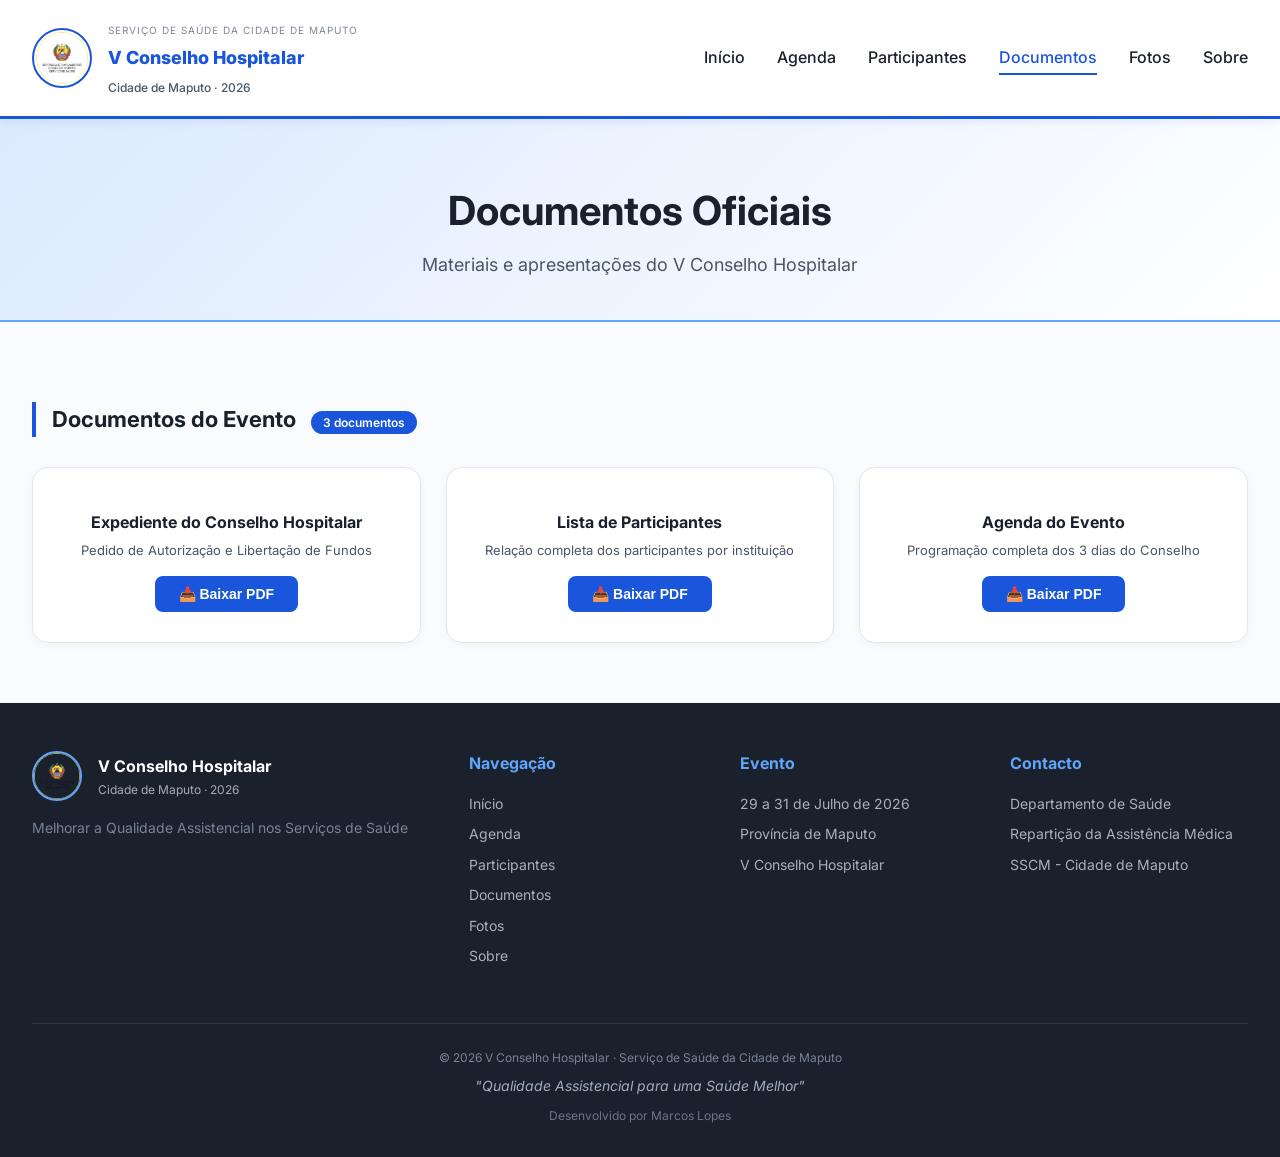
==== documentos.html @ 1ca37e31 "Add files via upload" ====
<!DOCTYPE html>
<html lang="pt-MZ">
<head>
    <meta charset="UTF-8">
    <meta name="viewport" content="width=device-width, initial-scale=1.0">
    <title>Documentos - V Conselho Hospitalar 2026</title>
    <link rel="stylesheet" href="style.css">
    <link href="https://fonts.googleapis.com/css2?family=Inter:wght@300;400;500;600;700;800;900&display=swap" rel="stylesheet">
    <style>
        .documentos-page { padding: 40px 0 60px; }
        .page-header {
            background: linear-gradient(135deg, #dbeafe 0%, #ffffff 100%);
            padding: 60px 0 40px; text-align: center; border-bottom: 2px solid #60a5fa;
        }
        .page-header h1 { font-size: 40px; color: #1a202c; }
        .page-header p { color: #4a5568; margin-top: 8px; font-size: 18px; }

        .documentos-grid {
            display: grid; grid-template-columns: repeat(auto-fit, minmax(280px, 1fr));
            gap: 25px; margin-top: 30px;
        }
        .documento-card {
            background: var(--white); padding: 30px 24px; border-radius: 16px;
            text-align: center; border: 1px solid #e2e8f0; transition: all 0.3s;
            box-shadow: 0 2px 8px rgba(0,0,0,0.04);
        }
        .documento-card:hover { transform: translateY(-5px); box-shadow: 0 10px 30px rgba(0,0,0,0.1); border-color: var(--primary); }
        .documento-icon { font-size: 40px; display: block; margin-bottom: 12px; }
        .documento-card h3 { font-size: 16px; color: var(--text-dark); margin-bottom: 4px; }
        .documento-card p { font-size: 13px; color: var(--text-light); margin-bottom: 16px; }
        .btn-download {
            display: inline-block; background: var(--primary); color: white; padding: 10px 24px;
            border-radius: 8px; text-decoration: none; font-weight: 600; font-size: 14px;
            transition: background 0.3s; border: none; cursor: pointer;
        }
        .btn-download:hover { background: var(--primary-dark); }

        .categoria-documentos {
            margin-top: 40px; margin-bottom: 20px; font-size: 22px; font-weight: 700;
            color: var(--text-dark); border-left: 4px solid var(--primary); padding-left: 16px;
        }
        .categoria-badge {
            display: inline-block; background: var(--primary); color: white;
            padding: 2px 12px; border-radius: 12px; font-size: 12px; font-weight: 600;
            margin-left: 10px;
        }
    </style>
</head>
<body>
    <header class="header">
        <div class="container">
            <div class="logo-area">
                <div class="emblema">
                    <img src="assets/images/logo.png" alt="Logo" class="logo-img" onerror="this.src='https://via.placeholder.com/80x80?text=SSCM'">
                </div>
                <div class="titulo-logo">
                    <span class="pequeno">Serviço de Saúde da Cidade de Maputo</span>
                    <h1>V Conselho Hospitalar</h1>
                    <span class="subtitulo">Cidade de Maputo · 2026</span>
                </div>
            </div>
            <nav class="nav">
                <button class="mobile-menu-btn" id="mobileMenuBtn">☰</button>
                <ul class="nav-list" id="navList">
                    <li><a href="index.html">Início</a></li>
                    <li><a href="agenda.html">Agenda</a></li>
                    <li><a href="participantes.html">Participantes</a></li>
                    <li><a href="documentos.html" class="active">Documentos</a></li>
                    <li><a href="fotos.html">Fotos</a></li>
                    <li><a href="sobre.html">Sobre</a></li>
                </ul>
            </nav>
        </div>
    </header>

    <main>
        <section class="page-header">
            <div class="container">
                <h1>Documentos Oficiais</h1>
                <p>Materiais e apresentações do V Conselho Hospitalar</p>
            </div>
        </section>

        <section class="documentos-page">
            <div class="container">
                <div class="categoria-documentos">
                     Documentos do Evento
                    <span class="categoria-badge">3 documentos</span>
                </div>
                <div class="documentos-grid">
                    <div class="documento-card fade-up">
                        <span class="documento-icon"></span>
                        <h3>Expediente do Conselho Hospitalar</h3>
                        <p>Pedido de Autorização e Libertação de Fundos</p>
                        <button onclick="baixarArquivo('Expediente_Conselho_Hospitalar.pdf', 'Expediente-Conselho-Hospitalar.pdf')" class="btn-download">📥 Baixar PDF</button>
                    </div>
                    
                    <div class="documento-card fade-up delay-2">
                        <span class="documento-icon"></span>
                        <h3>Lista de Participantes</h3>
                        <p>Relação completa dos participantes por instituição</p>
                        <button onclick="baixarArquivo('Lista_Participantes_Conselho_Hospitalar.pdf', 'Lista-Participantes-Conselho-Hospitalar.pdf')" class="btn-download">📥 Baixar PDF</button>
                    </div>
                    <div class="documento-card fade-up delay-3">
                        <span class="documento-icon"></span>
                        <h3>Agenda do Evento</h3>
                        <p>Programação completa dos 3 dias do Conselho</p>
                        <button onclick="baixarArquivo('Agenda_Conselho_Hospitalar.pdf', 'Agenda-Conselho-Hospitalar.pdf')" class="btn-download">📥 Baixar PDF</button>
                    </div>
                </div>
            </div>
        </section>
    </main>

    <footer class="footer">
        <div class="container">
            <div class="footer-content">
                <div class="footer-info">
                    <div class="footer-logo">
                        <img src="assets/images/logo.png" alt="Logo" class="logo-footer" onerror="this.src='https://via.placeholder.com/50x50?text=SSCM'">
                        <div><h3>V Conselho Hospitalar</h3><p>Cidade de Maputo · 2026</p></div>
                    </div>
                    <p class="footer-desc">Melhorar a Qualidade Assistencial nos Serviços de Saúde</p>
                </div>
                <div class="footer-links">
                    <div><h4>Navegação</h4><ul><li><a href="index.html">Início</a></li><li><a href="agenda.html">Agenda</a></li><li><a href="participantes.html">Participantes</a></li><li><a href="documentos.html">Documentos</a></li><li><a href="fotos.html">Fotos</a></li><li><a href="sobre.html">Sobre</a></li></ul></div>
                    <div><h4>Evento</h4><ul><li>29 a 31 de Julho de 2026</li><li>Província de Maputo</li><li>V Conselho Hospitalar</li></ul></div>
                    <div><h4>Contacto</h4><ul><li>Departamento de Saúde</li><li>Repartição da Assistência Médica</li><li>SSCM - Cidade de Maputo</li></ul></div>
                </div>
            </div>
            <div class="footer-bottom">
                <p>© 2026 V Conselho Hospitalar · Serviço de Saúde da Cidade de Maputo</p>
                <p class="lema-footer">"Qualidade Assistencial para uma Saúde Melhor"</p>
                <p style="margin-top: 8px; font-size: 12px; opacity: 0.6;">Desenvolvido por Marcos Lopes</p>
            </div>
        </div>
    </footer>

    <script>
        function baixarArquivo(nomeArquivo, nomeDownload) {
            const url = 'assets/docs/' + nomeArquivo;
            const btn = event.target;
            const textoOriginal = btn.innerHTML;
            btn.innerHTML = '⏳ Baixando...';
            btn.disabled = true;
            fetch(url).then(function(response) {
                if (!response.ok) throw new Error('Arquivo não encontrado');
                return response.blob();
            }).then(function(blob) {
                const blobUrl = URL.createObjectURL(blob);
                const link = document.createElement('a');
                link.href = blobUrl;
                link.download = nomeDownload;
                document.body.appendChild(link);
                link.click();
                document.body.removeChild(link);
                URL.revokeObjectURL(blobUrl);
                btn.innerHTML = '✅ Baixado!';
                btn.disabled = false;
                setTimeout(function() { btn.innerHTML = textoOriginal; }, 2000);
            }).catch(function(error) {
                btn.innerHTML = '❌ Erro';
                btn.disabled = false;
                alert('Erro ao baixar o arquivo.\n\nVerifique se o documento existe na pasta:\n📁 assets/docs/');
                setTimeout(function() { btn.innerHTML = textoOriginal; }, 3000);
            });
        }

        var mobileMenuBtn = document.getElementById('mobileMenuBtn');
        var navList = document.getElementById('navList');
        if (mobileMenuBtn) {
            mobileMenuBtn.addEventListener('click', function() { navList.classList.toggle('active'); });
        }
        document.querySelectorAll('.nav-list a').forEach(function(link) {
            link.addEventListener('click', function() { navList.classList.remove('active'); });
        });

        var observerOptions = { threshold: 0.15, rootMargin: '0px 0px -50px 0px' };
        var observer = new IntersectionObserver(function(entries) {
            entries.forEach(function(entry) {
                if (entry.isIntersecting) entry.target.classList.add('visible');
            });
        }, observerOptions);
        document.querySelectorAll('.fade-up').forEach(function(el) { observer.observe(el); });
    </script>
</body>
</html>
---- style.css ----
/* ============================================
   V CONSELHO HOSPITALAR 2026 - CSS COMPLETO
   ============================================ */

* {
    margin: 0;
    padding: 0;
    box-sizing: border-box;
}

:root {
    --primary: #1a56db;
    --primary-dark: #1e40af;
    --primary-light: #60a5fa;
    --primary-bg: #dbeafe;
    --text-dark: #1a202c;
    --text-light: #4a5568;
    --white: #ffffff;
    --gray-bg: #f7fafc;
    --shadow: 0 4px 20px rgba(0,0,0,0.08);
}

body {
    font-family: 'Inter', -apple-system, BlinkMacSystemFont, 'Segoe UI', sans-serif;
    line-height: 1.6;
    color: var(--text-dark);
    background-color: #fafbfc;
}

.container {
    max-width: 1280px;
    margin: 0 auto;
    padding: 0 32px;
}

/* HEADER */
.header {
    background: var(--white);
    padding: 16px 0;
    position: sticky;
    top: 0;
    z-index: 1000;
    border-bottom: 3px solid var(--primary);
    box-shadow: 0 2px 10px rgba(26, 86, 219, 0.1);
}

.header .container {
    display: flex;
    justify-content: space-between;
    align-items: center;
    flex-wrap: wrap;
}

.logo-area {
    display: flex;
    align-items: center;
    gap: 16px;
}

.logo-img {
    width: 60px;
    height: 60px;
    object-fit: contain;
    display: block;
    border-radius: 50%;
    border: 2px solid var(--primary);
    background: var(--white);
    padding: 2px;
}

.titulo-logo .pequeno {
    font-size: 10px;
    opacity: 0.7;
    color: var(--text-light);
    text-transform: uppercase;
    letter-spacing: 1px;
}

.titulo-logo h1 {
    font-size: 18px;
    font-weight: 800;
    margin: 2px 0;
    color: var(--primary);
}

.titulo-logo .subtitulo {
    font-size: 12px;
    color: var(--text-light);
    font-weight: 500;
}

.nav-list {
    display: flex;
    list-style: none;
    gap: 32px;
}

.nav-list a {
    color: var(--text-dark);
    text-decoration: none;
    font-weight: 500;
    transition: all 0.3s;
    padding: 8px 0;
    position: relative;
}

.nav-list a::after {
    content: '';
    position: absolute;
    bottom: 0;
    left: 0;
    width: 0;
    height: 2px;
    background: var(--primary);
    transition: width 0.3s;
}

.nav-list a:hover::after,
.nav-list a.active::after {
    width: 100%;
}

.nav-list a:hover,
.nav-list a.active {
    color: var(--primary);
}

.mobile-menu-btn {
    display: none;
    background: none;
    border: none;
    color: var(--text-dark);
    font-size: 24px;
    cursor: pointer;
}

/* HERO */
.hero {
    background: linear-gradient(135deg, var(--primary-bg) 0%, #ffffff 100%);
    padding: 80px 0 60px;
    border-bottom: 2px solid var(--primary-light);
}

.hero-content {
    display: grid;
    grid-template-columns: 1fr auto;
    gap: 48px;
    align-items: center;
}

.hero-tag {
    display: inline-block;
    background: var(--primary);
    color: var(--white);
    padding: 4px 16px;
    border-radius: 20px;
    font-size: 12px;
    font-weight: 600;
    margin-bottom: 24px;
}

.hero-texto h2 {
    font-size: 48px;
    font-weight: 900;
    color: var(--primary);
    margin-bottom: 4px;
}

.hero-texto h3 {
    font-size: 28px;
    font-weight: 700;
    color: var(--text-dark);
    margin-bottom: 8px;
}

.hero-texto .subtitulo-evento {
    font-size: 20px;
    color: var(--text-light);
    margin-bottom: 16px;
}

.hero-texto .lema {
    font-size: 18px;
    font-style: italic;
    padding: 16px 20px;
    background: rgba(26, 86, 219, 0.08);
    border-left: 4px solid var(--primary);
    margin-bottom: 24px;
    color: var(--text-dark);
    border-radius: 0 8px 8px 0;
}

.hero-info {
    display: flex;
    gap: 24px;
    margin-bottom: 28px;
    flex-wrap: wrap;
}

.info-item {
    display: flex;
    align-items: center;
    gap: 8px;
    color: var(--text-dark);
    font-size: 14px;
}

.hero-botoes {
    display: flex;
    gap: 16px;
    flex-wrap: wrap;
}

.btn {
    display: inline-block;
    padding: 12px 32px;
    text-decoration: none;
    border-radius: 8px;
    font-weight: 600;
    transition: all 0.3s;
}

.btn-primary {
    background: var(--primary);
    color: var(--white);
}

.btn-primary:hover {
    background: var(--primary-dark);
    transform: translateY(-2px);
    box-shadow: 0 8px 25px rgba(26, 86, 219, 0.3);
}

.btn-secondary {
    background: transparent;
    color: var(--primary);
    border: 2px solid var(--primary);
}

.btn-secondary:hover {
    background: var(--primary);
    color: var(--white);
    transform: translateY(-2px);
}

/* SECTION HEADER */
.section-header {
    text-align: center;
    margin-bottom: 48px;
}

.section-tag {
    display: inline-block;
    background: var(--primary);
    color: var(--white);
    padding: 4px 16px;
    border-radius: 20px;
    font-size: 12px;
    font-weight: 600;
    margin-bottom: 12px;
}

.section-header h2 {
    font-size: 36px;
    color: var(--text-dark);
}

.section-header p {
    color: var(--text-light);
    margin-top: 8px;
}

/* CONTEXTUALIZAÇÃO */
.contexto {
    padding: 80px 0;
    background: var(--white);
}

.contexto-grid {
    display: grid;
    grid-template-columns: 1fr 1fr;
    gap: 48px;
    align-items: center;
}

.contexto-texto h2 {
    font-size: 32px;
    color: var(--text-dark);
    margin-bottom: 20px;
}

.contexto-texto p {
    color: var(--text-light);
    line-height: 1.8;
    margin-bottom: 16px;
}

.contexto-texto .destaque-texto {
    background: var(--primary-bg);
    padding: 20px;
    border-radius: 8px;
    border-left: 4px solid var(--primary);
    margin: 16px 0;
}

.contexto-texto .destaque-texto strong {
    color: var(--primary);
}

.contexto-imagem {
    display: flex;
    flex-direction: column;
    gap: 16px;
}

.card-destaque-contexto {
    background: var(--primary-bg);
    border-radius: 16px;
    padding: 24px;
    text-align: center;
    border: 1px solid rgba(26, 86, 219, 0.2);
    transition: all 0.3s;
}

.card-destaque-contexto:hover {
    transform: translateY(-4px);
    box-shadow: var(--shadow);
    border-color: var(--primary);
}

.numero-destaque {
    font-size: 48px;
    font-weight: 900;
    color: var(--primary);
    display: block;
    line-height: 1;
}

.card-destaque-contexto p {
    color: var(--text-light);
    font-size: 14px;
    margin-top: 8px;
}

/* PAINÉIS */
.paineis {
    padding: 80px 0;
    background: var(--gray-bg);
}

.paineis-grid {
    display: grid;
    grid-template-columns: repeat(3, 1fr);
    gap: 25px;
}

.painel-card {
    background: var(--white);
    padding: 30px 24px;
    border-radius: 16px;
    text-align: center;
    box-shadow: 0 4px 12px rgba(0,0,0,0.05);
    border: 1px solid #e2e8f0;
    transition: all 0.3s;
}

.painel-card:hover {
    transform: translateY(-5px);
    box-shadow: 0 10px 30px rgba(0,0,0,0.1);
    border-color: var(--primary);
}

.painel-card .painel-icon {
    font-size: 40px;
    display: block;
    margin-bottom: 12px;
}

.painel-card .painel-numero {
    display: inline-block;
    background: var(--primary);
    color: white;
    padding: 2px 12px;
    border-radius: 12px;
    font-size: 11px;
    font-weight: 600;
    margin-bottom: 8px;
}

.painel-card h3 {
    font-size: 18px;
    color: var(--text-dark);
    margin-bottom: 8px;
}

.painel-card p {
    font-size: 13px;
    color: var(--text-light);
}

.painel-card .moderador {
    display: inline-block;
    background: var(--primary-bg);
    color: var(--primary);
    padding: 4px 12px;
    border-radius: 12px;
    font-size: 12px;
    font-weight: 600;
    margin-top: 8px;
}

/* ============================================
   PROGRAMA RESUMO (AGENDA)
   ============================================ */
.programa-resumo {
    padding: 80px 0;
    background: var(--gray-bg);
}

.programa-grid {
    display: grid;
    grid-template-columns: repeat(3, 1fr);
    gap: 30px;
}

.programa-card {
    background: var(--white);
    border-radius: 16px;
    overflow: hidden;
    box-shadow: var(--shadow);
    border: 1px solid #e2e8f0;
    transition: all 0.3s;
}

.programa-card:hover {
    transform: translateY(-5px);
    box-shadow: 0 10px 30px rgba(0,0,0,0.1);
    border-color: var(--primary);
}

.programa-dia {
    background: var(--primary);
    color: white;
    padding: 12px 20px;
    font-size: 14px;
    font-weight: 700;
    text-align: center;
    text-transform: uppercase;
    letter-spacing: 0.5px;
}

.programa-data {
    padding: 10px 20px;
    font-size: 13px;
    font-weight: 600;
    color: var(--text-dark);
    text-align: center;
    border-bottom: 1px solid #e2e8f0;
    background: var(--primary-bg);
}

.programa-info {
    padding: 16px 20px;
}

.programa-item {
    display: flex;
    gap: 12px;
    padding: 6px 0;
    border-bottom: 1px solid #f7fafc;
    align-items: center;
}

.programa-item .hora {
    font-weight: 700;
    font-size: 12px;
    color: var(--primary);
    min-width: 50px;
}

.programa-item .desc {
    font-size: 13px;
    color: var(--text-dark);
}

.programa-item.destaque .desc {
    font-weight: 600;
    color: var(--primary);
}

.programa-item.painel {
    background: #fef3c7;
    padding: 4px 8px;
    border-radius: 4px;
    border-left: 3px solid #d4a537;
}

.programa-item.painel .desc {
    font-weight: 500;
}

.programa-total {
    padding: 10px 20px;
    text-align: center;
    font-size: 12px;
    font-weight: 600;
    color: var(--text-light);
    border-top: 1px solid #e2e8f0;
    background: #f7fafc;
}

.ver-mais-container {
    text-align: center;
    margin-top: 40px;
}

.ver-mais-container .btn {
    padding: 14px 48px;
    font-size: 16px;
}

/* FOOTER */
.footer {
    background: #1a202c;
    color: #e2e8f0;
    padding: 48px 0 24px;
}

.footer-content {
    display: grid;
    grid-template-columns: 1fr 2fr;
    gap: 48px;
    margin-bottom: 48px;
}

.footer-logo {
    display: flex;
    align-items: center;
    gap: 16px;
    margin-bottom: 16px;
}

.logo-footer {
    width: 50px;
    height: 50px;
    object-fit: contain;
    display: block;
    border-radius: 50%;
    border: 2px solid var(--primary-light);
}

.footer-logo h3 {
    font-size: 16px;
    color: var(--white);
}

.footer-logo p {
    font-size: 12px;
    opacity: 0.7;
}

.footer-desc {
    font-size: 14px;
    opacity: 0.7;
    line-height: 1.6;
    color: #a0aec0;
}

.footer-links {
    display: grid;
    grid-template-columns: repeat(3, 1fr);
    gap: 32px;
}

.footer-links h4 {
    margin-bottom: 16px;
    color: var(--primary-light);
    font-size: 16px;
}

.footer-links ul {
    list-style: none;
}

.footer-links li {
    margin-bottom: 8px;
    font-size: 14px;
    opacity: 0.8;
    color: #cbd5e0;
}

.footer-links a {
    color: #cbd5e0;
    text-decoration: none;
    transition: color 0.3s;
}

.footer-links a:hover {
    color: var(--primary-light);
}

.footer-bottom {
    text-align: center;
    padding-top: 24px;
    border-top: 1px solid rgba(255,255,255,0.1);
}

.footer-bottom p {
    font-size: 12px;
    opacity: 0.7;
    margin-bottom: 8px;
    color: #a0aec0;
}

.lema-footer {
    color: var(--primary-light);
    font-style: italic;
    font-size: 14px !important;
    opacity: 1 !important;
}

/* ANIMAÇÕES */
.fade-up {
    opacity: 0;
    transform: translateY(40px);
    transition: all 0.8s ease-out;
}

.fade-up.visible {
    opacity: 1;
    transform: translateY(0);
}

.fade-left {
    opacity: 0;
    transform: translateX(-40px);
    transition: all 0.8s ease-out;
}

.fade-left.visible {
    opacity: 1;
    transform: translateX(0);
}

.fade-right {
    opacity: 0;
    transform: translateX(40px);
    transition: all 0.8s ease-out;
}

.fade-right.visible {
    opacity: 1;
    transform: translateX(0);
}

.delay-1 { transition-delay: 0.1s; }
.delay-2 { transition-delay: 0.2s; }
.delay-3 { transition-delay: 0.3s; }
.delay-4 { transition-delay: 0.4s; }
.delay-5 { transition-delay: 0.5s; }
.delay-6 { transition-delay: 0.6s; }

/* RESPONSIVO */
@media (max-width: 1024px) {
    .paineis-grid {
        grid-template-columns: repeat(2, 1fr);
    }
    .programa-grid {
        grid-template-columns: repeat(2, 1fr);
    }
}

@media (max-width: 768px) {
    .container {
        padding: 0 20px;
    }
    
    .mobile-menu-btn {
        display: block;
    }
    
    .nav-list {
        display: none;
        position: absolute;
        top: 100%;
        left: 0;
        right: 0;
        background: var(--white);
        flex-direction: column;
        padding: 20px;
        gap: 16px;
        text-align: center;
        box-shadow: 0 10px 20px rgba(0,0,0,0.1);
    }
    
    .nav-list.active {
        display: flex;
    }
    
    .hero-content {
        grid-template-columns: 1fr;
    }
    
    .hero-texto h2 {
        font-size: 32px;
    }
    
    .hero-texto h3 {
        font-size: 22px;
    }
    
    .contexto-grid {
        grid-template-columns: 1fr;
        gap: 32px;
    }
    
    .footer-content {
        grid-template-columns: 1fr;
        gap: 32px;
    }
    
    .footer-links {
        grid-template-columns: 1fr;
        gap: 24px;
    }
    
    .paineis-grid {
        grid-template-columns: 1fr;
    }
    
    .programa-grid {
        grid-template-columns: 1fr;
    }
}
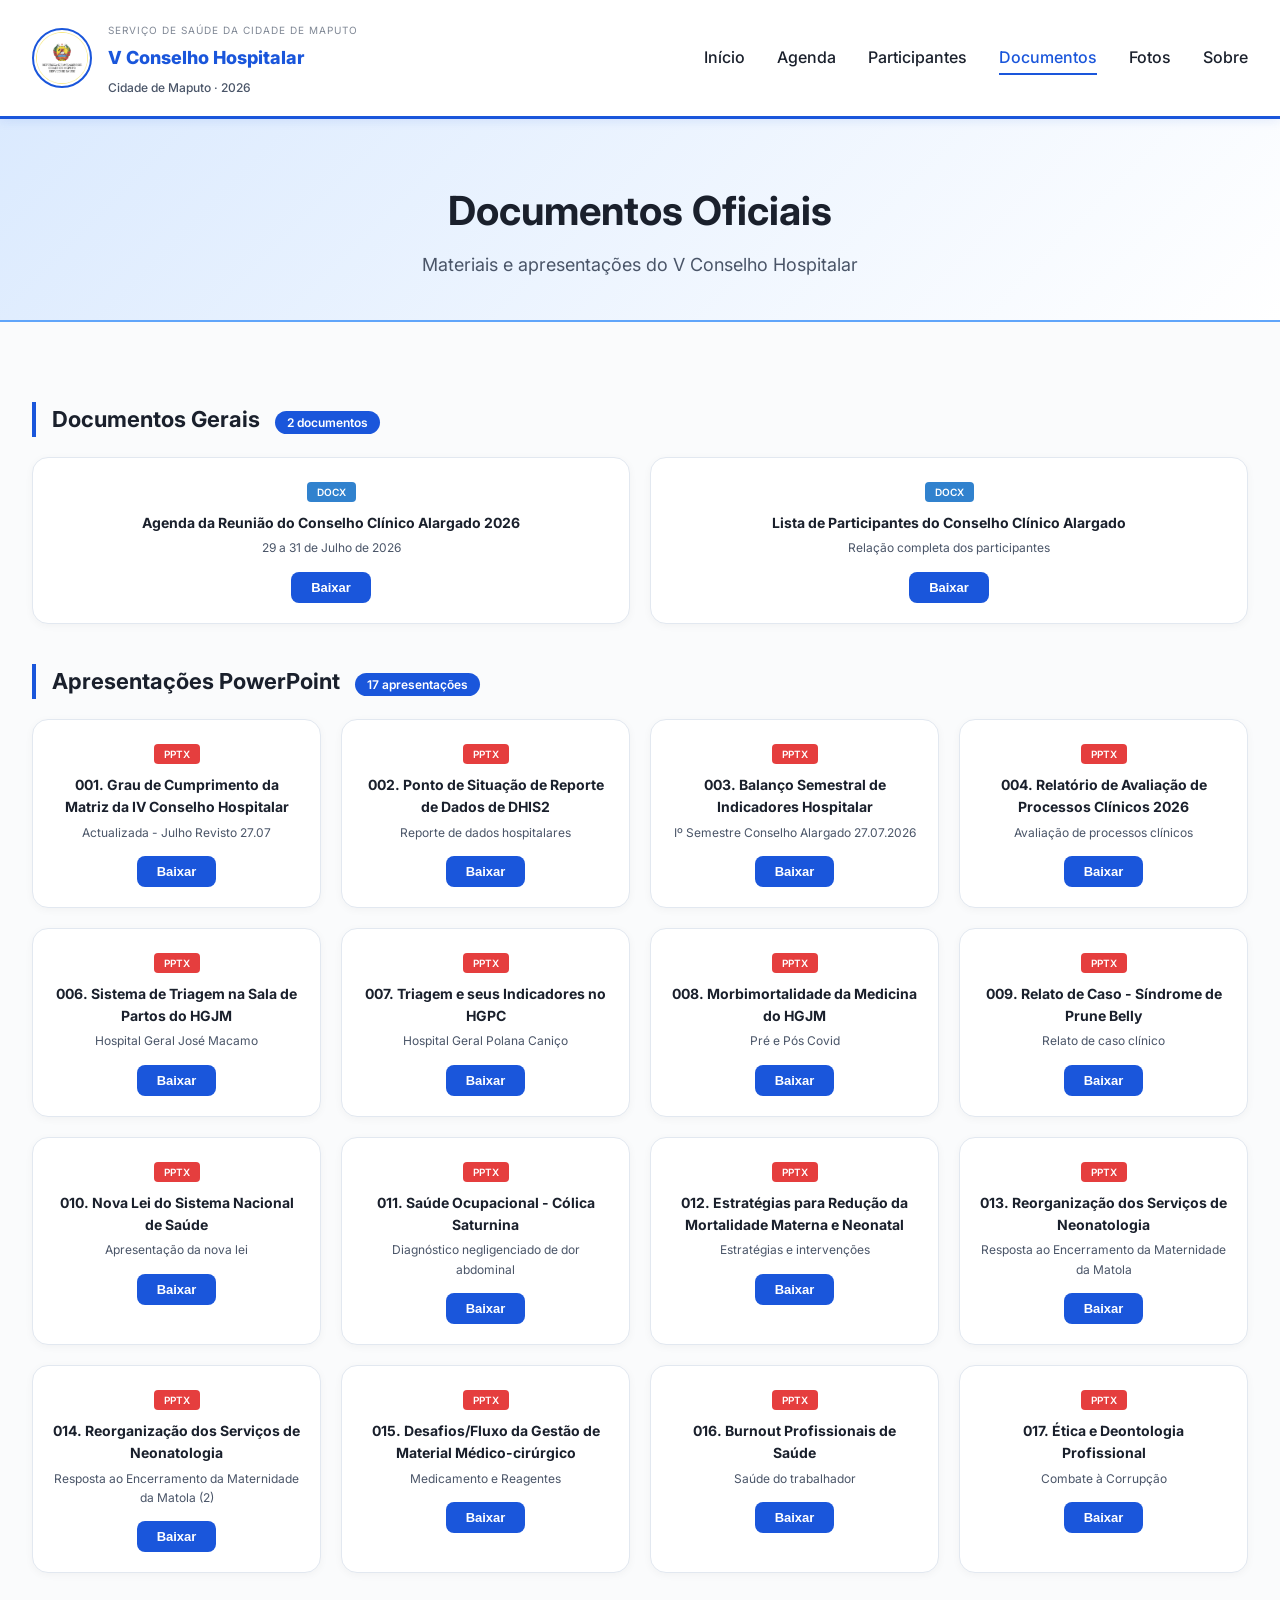
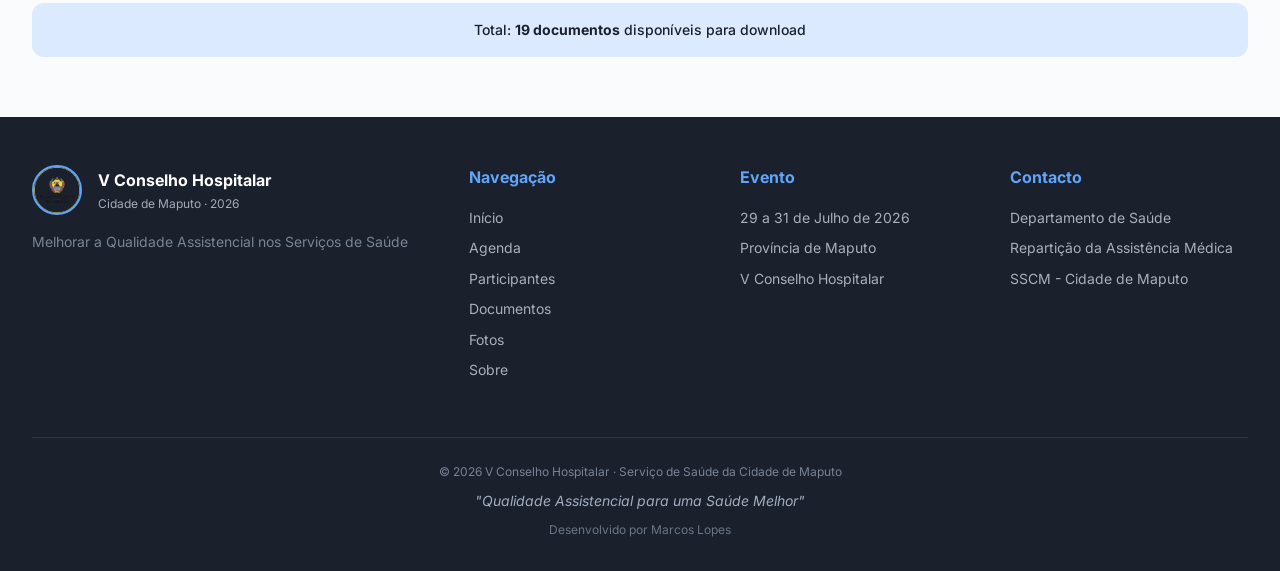
==== commit 4888c82a: "Update documentos.html" ====
--- a/documentos.html
+++ b/documentos.html
@@ -15,26 +15,6 @@
         .page-header h1 { font-size: 40px; color: #1a202c; }
         .page-header p { color: #4a5568; margin-top: 8px; font-size: 18px; }
 
-        .documentos-grid {
-            display: grid; grid-template-columns: repeat(auto-fit, minmax(280px, 1fr));
-            gap: 25px; margin-top: 30px;
-        }
-        .documento-card {
-            background: var(--white); padding: 30px 24px; border-radius: 16px;
-            text-align: center; border: 1px solid #e2e8f0; transition: all 0.3s;
-            box-shadow: 0 2px 8px rgba(0,0,0,0.04);
-        }
-        .documento-card:hover { transform: translateY(-5px); box-shadow: 0 10px 30px rgba(0,0,0,0.1); border-color: var(--primary); }
-        .documento-icon { font-size: 40px; display: block; margin-bottom: 12px; }
-        .documento-card h3 { font-size: 16px; color: var(--text-dark); margin-bottom: 4px; }
-        .documento-card p { font-size: 13px; color: var(--text-light); margin-bottom: 16px; }
-        .btn-download {
-            display: inline-block; background: var(--primary); color: white; padding: 10px 24px;
-            border-radius: 8px; text-decoration: none; font-weight: 600; font-size: 14px;
-            transition: background 0.3s; border: none; cursor: pointer;
-        }
-        .btn-download:hover { background: var(--primary-dark); }
-
         .categoria-documentos {
             margin-top: 40px; margin-bottom: 20px; font-size: 22px; font-weight: 700;
             color: var(--text-dark); border-left: 4px solid var(--primary); padding-left: 16px;
@@ -43,6 +23,38 @@
             display: inline-block; background: var(--primary); color: white;
             padding: 2px 12px; border-radius: 12px; font-size: 12px; font-weight: 600;
             margin-left: 10px;
+        }
+
+        .documentos-grid {
+            display: grid; grid-template-columns: repeat(auto-fit, minmax(280px, 1fr));
+            gap: 20px; margin-top: 20px;
+        }
+        .documento-card {
+            background: var(--white); padding: 20px 20px; border-radius: 16px;
+            text-align: center; border: 1px solid #e2e8f0; transition: all 0.3s;
+            box-shadow: 0 2px 8px rgba(0,0,0,0.04);
+        }
+        .documento-card:hover { transform: translateY(-5px); box-shadow: 0 10px 30px rgba(0,0,0,0.1); border-color: var(--primary); }
+        .documento-card h3 { font-size: 14px; color: var(--text-dark); margin-bottom: 4px; }
+        .documento-card p { font-size: 12px; color: var(--text-light); margin-bottom: 14px; }
+        .documento-card .tipo { 
+            display: inline-block; padding: 2px 10px; border-radius: 4px; 
+            font-size: 10px; font-weight: 600; margin-bottom: 10px;
+        }
+        .documento-card .tipo.pptx { background: #e53e3e; color: white; }
+        .documento-card .tipo.docx { background: #3182ce; color: white; }
+        .documento-card .tipo.pdf { background: #38a169; color: white; }
+
+        .btn-download {
+            display: inline-block; background: var(--primary); color: white; padding: 8px 20px;
+            border-radius: 8px; text-decoration: none; font-weight: 600; font-size: 13px;
+            transition: background 0.3s; border: none; cursor: pointer;
+        }
+        .btn-download:hover { background: var(--primary-dark); }
+
+        @media (max-width: 768px) {
+            .page-header h1 { font-size: 28px; }
+            .documentos-grid { grid-template-columns: 1fr; }
         }
     </style>
 </head>
@@ -83,30 +95,165 @@
 
         <section class="documentos-page">
             <div class="container">
+                <!-- AGENDA E LISTA -->
                 <div class="categoria-documentos">
-                     Documentos do Evento
-                    <span class="categoria-badge">3 documentos</span>
+                    Documentos Gerais
+                    <span class="categoria-badge">2 documentos</span>
                 </div>
                 <div class="documentos-grid">
                     <div class="documento-card fade-up">
-                        <span class="documento-icon"></span>
-                        <h3>Expediente do Conselho Hospitalar</h3>
-                        <p>Pedido de Autorização e Libertação de Fundos</p>
-                        <button onclick="baixarArquivo('Expediente_Conselho_Hospitalar.pdf', 'Expediente-Conselho-Hospitalar.pdf')" class="btn-download">📥 Baixar PDF</button>
-                    </div>
-                    
+                        <span class="tipo docx">DOCX</span>
+                        <h3>Agenda da Reunião do Conselho Clínico Alargado 2026</h3>
+                        <p>29 a 31 de Julho de 2026</p>
+                        <button onclick="baixarArquivo('Agenda_Conselho_Clinico_Alargado_2026.docx', 'Agenda-Conselho-Clinico-Alargado-2026.docx')" class="btn-download">Baixar</button>
+                    </div>
+                    <div class="documento-card fade-up delay-1">
+                        <span class="tipo docx">DOCX</span>
+                        <h3>Lista de Participantes do Conselho Clínico Alargado</h3>
+                        <p>Relação completa dos participantes</p>
+                        <button onclick="baixarArquivo('Lista_Participantes_Conselho_Clinico_Alargado.docx', 'Lista-Participantes-Conselho-Clinico-Alargado.docx')" class="btn-download">Baixar</button>
+                    </div>
+                </div>
+
+                <!-- APRESENTAÇÕES POWERPOINT -->
+                <div class="categoria-documentos">
+                    Apresentações PowerPoint
+                    <span class="categoria-badge">17 apresentações</span>
+                </div>
+                <div class="documentos-grid">
+                    <!-- 001 -->
+                    <div class="documento-card fade-up">
+                        <span class="tipo pptx">PPTX</span>
+                        <h3>001. Grau de Cumprimento da Matriz da IV Conselho Hospitalar</h3>
+                        <p>Actualizada - Julho Revisto 27.07</p>
+                        <button onclick="baixarArquivo('001_Grau_Cumprimento_Matriz_IV_Conselho_Hospitalar.pptx', '001-Grau-Cumprimento-Matriz-IV-Conselho-Hospitalar.pptx')" class="btn-download">Baixar</button>
+                    </div>
+
+                    <!-- 002 -->
+                    <div class="documento-card fade-up delay-1">
+                        <span class="tipo pptx">PPTX</span>
+                        <h3>002. Ponto de Situação de Reporte de Dados de DHIS2</h3>
+                        <p>Reporte de dados hospitalares</p>
+                        <button onclick="baixarArquivo('002_Ponto_Situacao_Reporte_Dados_DHIS2.pptx', '002-Ponto-Situacao-Reporte-Dados-DHIS2.pptx')" class="btn-download">Baixar</button>
+                    </div>
+
+                    <!-- 003 -->
                     <div class="documento-card fade-up delay-2">
-                        <span class="documento-icon"></span>
-                        <h3>Lista de Participantes</h3>
-                        <p>Relação completa dos participantes por instituição</p>
-                        <button onclick="baixarArquivo('Lista_Participantes_Conselho_Hospitalar.pdf', 'Lista-Participantes-Conselho-Hospitalar.pdf')" class="btn-download">📥 Baixar PDF</button>
-                    </div>
+                        <span class="tipo pptx">PPTX</span>
+                        <h3>003. Balanço Semestral de Indicadores Hospitalar</h3>
+                        <p>Iº Semestre Conselho Alargado 27.07.2026</p>
+                        <button onclick="baixarArquivo('003_Balanco_Semestral_Indicadores_Hospitalar.pptx', '003-Balanco-Semestral-Indicadores-Hospitalar.pptx')" class="btn-download">Baixar</button>
+                    </div>
+
+                    <!-- 004 -->
                     <div class="documento-card fade-up delay-3">
-                        <span class="documento-icon"></span>
-                        <h3>Agenda do Evento</h3>
-                        <p>Programação completa dos 3 dias do Conselho</p>
-                        <button onclick="baixarArquivo('Agenda_Conselho_Hospitalar.pdf', 'Agenda-Conselho-Hospitalar.pdf')" class="btn-download">📥 Baixar PDF</button>
-                    </div>
+                        <span class="tipo pptx">PPTX</span>
+                        <h3>004. Relatório de Avaliação de Processos Clínicos 2026</h3>
+                        <p>Avaliação de processos clínicos</p>
+                        <button onclick="baixarArquivo('004_Relatorio_Avaliacao_Processos_Clinicos_2026.pptx', '004-Relatorio-Avaliacao-Processos-Clinicos-2026.pptx')" class="btn-download">Baixar</button>
+                    </div>
+
+                    <!-- 006 -->
+                    <div class="documento-card fade-up delay-4">
+                        <span class="tipo pptx">PPTX</span>
+                        <h3>006. Sistema de Triagem na Sala de Partos do HGJM</h3>
+                        <p>Hospital Geral José Macamo</p>
+                        <button onclick="baixarArquivo('006_Sistema_Triagem_Sala_Partos_HGJM.pptx', '006-Sistema-Triagem-Sala-Partos-HGJM.pptx')" class="btn-download">Baixar</button>
+                    </div>
+
+                    <!-- 007 -->
+                    <div class="documento-card fade-up delay-5">
+                        <span class="tipo pptx">PPTX</span>
+                        <h3>007. Triagem e seus Indicadores no HGPC</h3>
+                        <p>Hospital Geral Polana Caniço</p>
+                        <button onclick="baixarArquivo('007_Triagem_Indicadores_HGPC.pptx', '007-Triagem-Indicadores-HGPC.pptx')" class="btn-download">Baixar</button>
+                    </div>
+
+                    <!-- 008 -->
+                    <div class="documento-card fade-up delay-6">
+                        <span class="tipo pptx">PPTX</span>
+                        <h3>008. Morbimortalidade da Medicina do HGJM</h3>
+                        <p>Pré e Pós Covid</p>
+                        <button onclick="baixarArquivo('008_Morbimortalidade_Medicina_HGJM.pptx', '008-Morbimortalidade-Medicina-HGJM.pptx')" class="btn-download">Baixar</button>
+                    </div>
+
+                    <!-- 009 -->
+                    <div class="documento-card fade-up delay-7">
+                        <span class="tipo pptx">PPTX</span>
+                        <h3>009. Relato de Caso - Síndrome de Prune Belly</h3>
+                        <p>Relato de caso clínico</p>
+                        <button onclick="baixarArquivo('009_Relato_Caso_Sindrome_Prune_Belly.pptx', '009-Relato-Caso-Sindrome-Prunebelly.pptx')" class="btn-download">Baixar</button>
+                    </div>
+
+                    <!-- 010 -->
+                    <div class="documento-card fade-up delay-8">
+                        <span class="tipo pptx">PPTX</span>
+                        <h3>010. Nova Lei do Sistema Nacional de Saúde</h3>
+                        <p>Apresentação da nova lei</p>
+                        <button onclick="baixarArquivo('010_Nova_Lei_Sistema_Nacional_Saude.pptx', '010-Nova-Lei-Sistema-Nacional-Saude.pptx')" class="btn-download">Baixar</button>
+                    </div>
+
+                    <!-- 011 -->
+                    <div class="documento-card fade-up delay-9">
+                        <span class="tipo pptx">PPTX</span>
+                        <h3>011. Saúde Ocupacional - Cólica Saturnina</h3>
+                        <p>Diagnóstico negligenciado de dor abdominal</p>
+                        <button onclick="baixarArquivo('011_Saude_Ocupacional_Colica_Saturnina.pptx', '011-Saude-Ocupacional-Colica-Saturnina.pptx')" class="btn-download">Baixar</button>
+                    </div>
+
+                    <!-- 012 -->
+                    <div class="documento-card fade-up delay-10">
+                        <span class="tipo pptx">PPTX</span>
+                        <h3>012. Estratégias para Redução da Mortalidade Materna e Neonatal</h3>
+                        <p>Estratégias e intervenções</p>
+                        <button onclick="baixarArquivo('012_Estrategias_Reducao_Mortalidade_Materna_Neonatal.pptx', '012-Estrategias-Reducao-Mortalidade-Materna-Neonatal.pptx')" class="btn-download">Baixar</button>
+                    </div>
+
+                    <!-- 013 -->
+                    <div class="documento-card fade-up delay-11">
+                        <span class="tipo pptx">PPTX</span>
+                        <h3>013. Reorganização dos Serviços de Neonatologia</h3>
+                        <p>Resposta ao Encerramento da Maternidade da Matola</p>
+                        <button onclick="baixarArquivo('013_Reorganizacao_Servicos_Neonatologia.pptx', '013-Reorganizacao-Servicos-Neonatologia.pptx')" class="btn-download">Baixar</button>
+                    </div>
+
+                    <!-- 014 -->
+                    <div class="documento-card fade-up delay-12">
+                        <span class="tipo pptx">PPTX</span>
+                        <h3>014. Reorganização dos Serviços de Neonatologia</h3>
+                        <p>Resposta ao Encerramento da Maternidade da Matola (2)</p>
+                        <button onclick="baixarArquivo('014_Reorganizacao_Servicos_Neonatologia_2.pptx', '014-Reorganizacao-Servicos-Neonatologia-2.pptx')" class="btn-download">Baixar</button>
+                    </div>
+
+                    <!-- 015 -->
+                    <div class="documento-card fade-up delay-13">
+                        <span class="tipo pptx">PPTX</span>
+                        <h3>015. Desafios/Fluxo da Gestão de Material Médico-cirúrgico</h3>
+                        <p>Medicamento e Reagentes</p>
+                        <button onclick="baixarArquivo('015_Desafios_Fluxo_Gestao_Material_Medico.pptx', '015-Desafios-Fluxo-Gestao-Material-Medico.pptx')" class="btn-download">Baixar</button>
+                    </div>
+
+                    <!-- 016 -->
+                    <div class="documento-card fade-up delay-14">
+                        <span class="tipo pptx">PPTX</span>
+                        <h3>016. Burnout Profissionais de Saúde</h3>
+                        <p>Saúde do trabalhador</p>
+                        <button onclick="baixarArquivo('016_Burnout_Profissionais_Saude.pptx', '016-Burnout-Profissionais-Saude.pptx')" class="btn-download">Baixar</button>
+                    </div>
+
+                    <!-- 017 -->
+                    <div class="documento-card fade-up delay-15">
+                        <span class="tipo pptx">PPTX</span>
+                        <h3>017. Ética e Deontologia Profissional</h3>
+                        <p>Combate à Corrupção</p>
+                        <button onclick="baixarArquivo('017_Etica_Deontologia_Profissional_Combate_Corrupcao.pptx', '017-Etica-Deontologia-Profissional-Combate-Corrupcao.pptx')" class="btn-download">Baixar</button>
+                    </div>
+                </div>
+
+                <div style="text-align: center; margin-top: 30px; padding: 16px; background: var(--primary-bg); border-radius: 12px;">
+                    <p style="margin: 0; font-size: 14px; color: var(--text-dark); font-weight: 500;">
+                        Total: <strong>19 documentos</strong> disponíveis para download
+                    </p>
                 </div>
             </div>
         </section>
@@ -141,7 +288,7 @@
             const url = 'assets/docs/' + nomeArquivo;
             const btn = event.target;
             const textoOriginal = btn.innerHTML;
-            btn.innerHTML = '⏳ Baixando...';
+            btn.innerHTML = 'Baixando...';
             btn.disabled = true;
             fetch(url).then(function(response) {
                 if (!response.ok) throw new Error('Arquivo não encontrado');
@@ -155,13 +302,13 @@
                 link.click();
                 document.body.removeChild(link);
                 URL.revokeObjectURL(blobUrl);
-                btn.innerHTML = '✅ Baixado!';
+                btn.innerHTML = 'Baixado!';
                 btn.disabled = false;
                 setTimeout(function() { btn.innerHTML = textoOriginal; }, 2000);
             }).catch(function(error) {
-                btn.innerHTML = '❌ Erro';
+                btn.innerHTML = 'Erro';
                 btn.disabled = false;
-                alert('Erro ao baixar o arquivo.\n\nVerifique se o documento existe na pasta:\n📁 assets/docs/');
+                alert('Erro ao baixar o arquivo.\n\nVerifique se o documento existe na pasta:\nassets/docs/');
                 setTimeout(function() { btn.innerHTML = textoOriginal; }, 3000);
             });
         }
@@ -184,4 +331,4 @@
         document.querySelectorAll('.fade-up').forEach(function(el) { observer.observe(el); });
     </script>
 </body>
-</html>+</html>
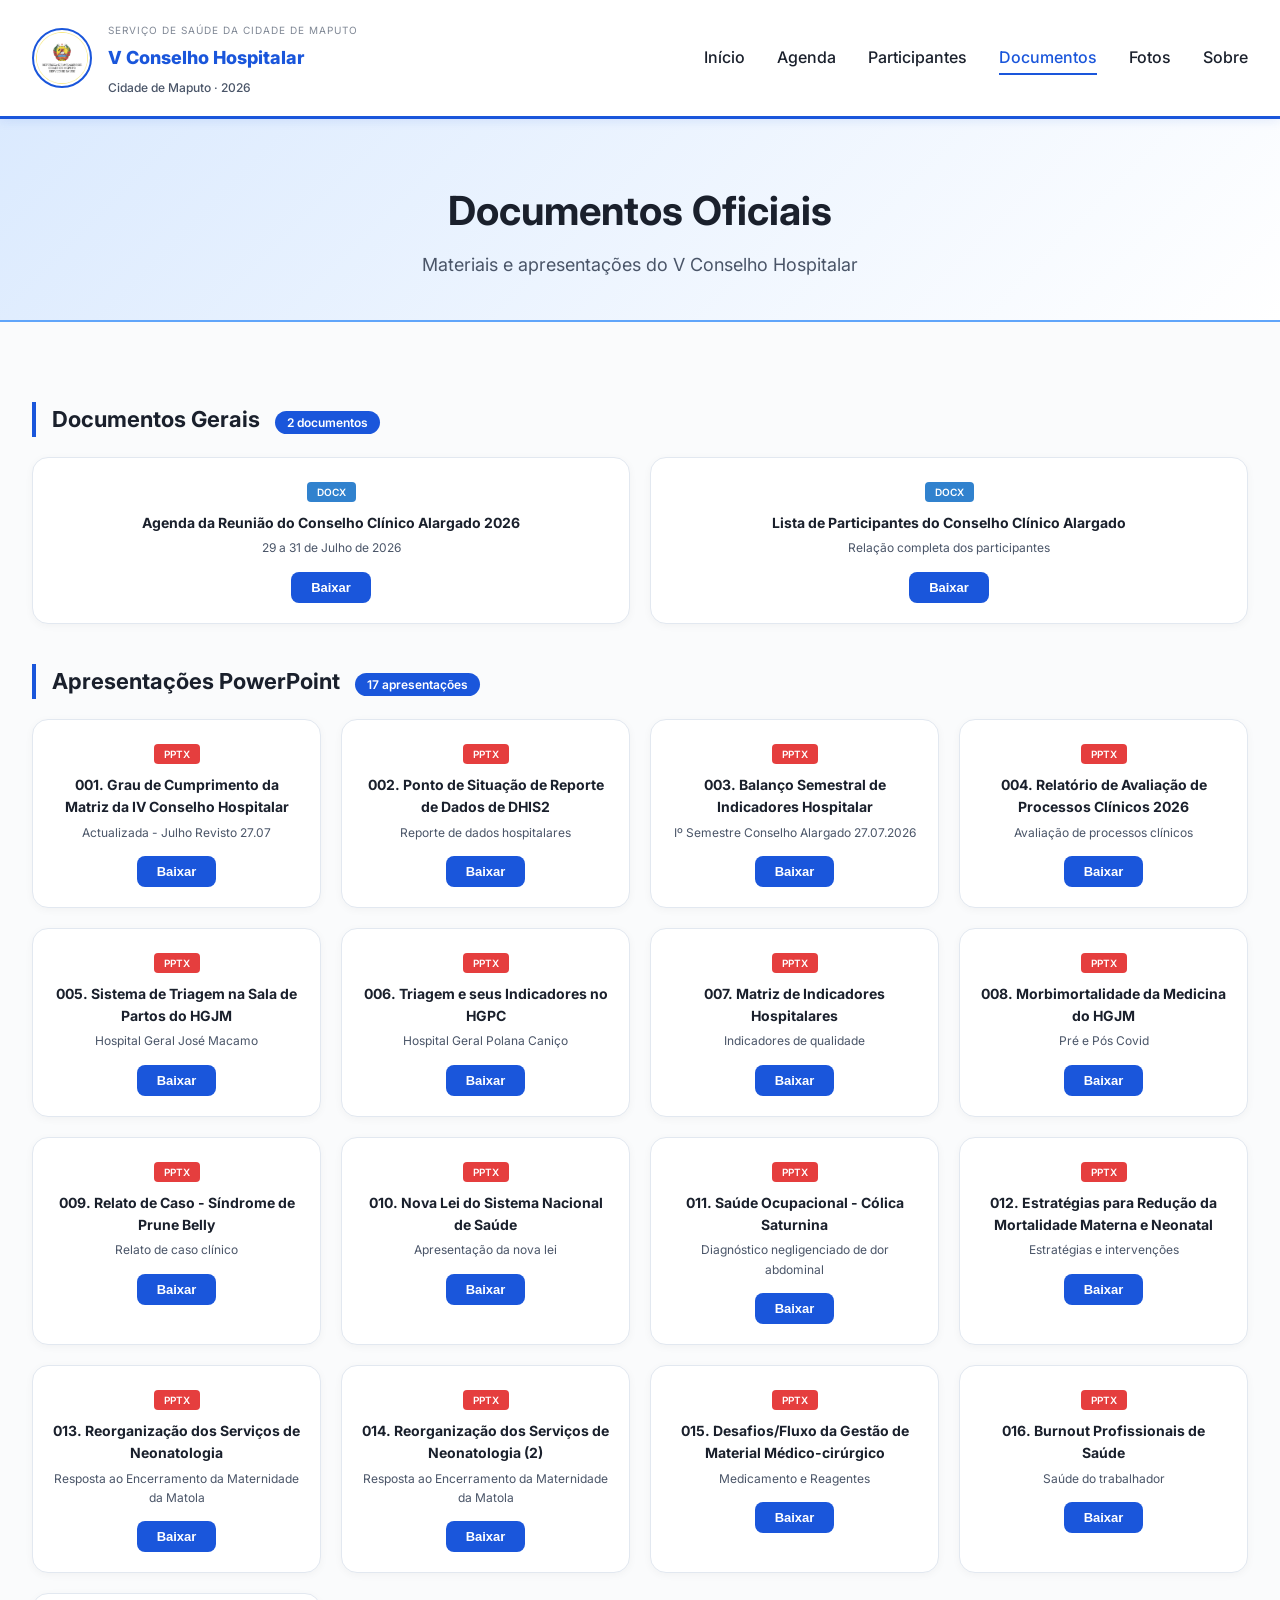
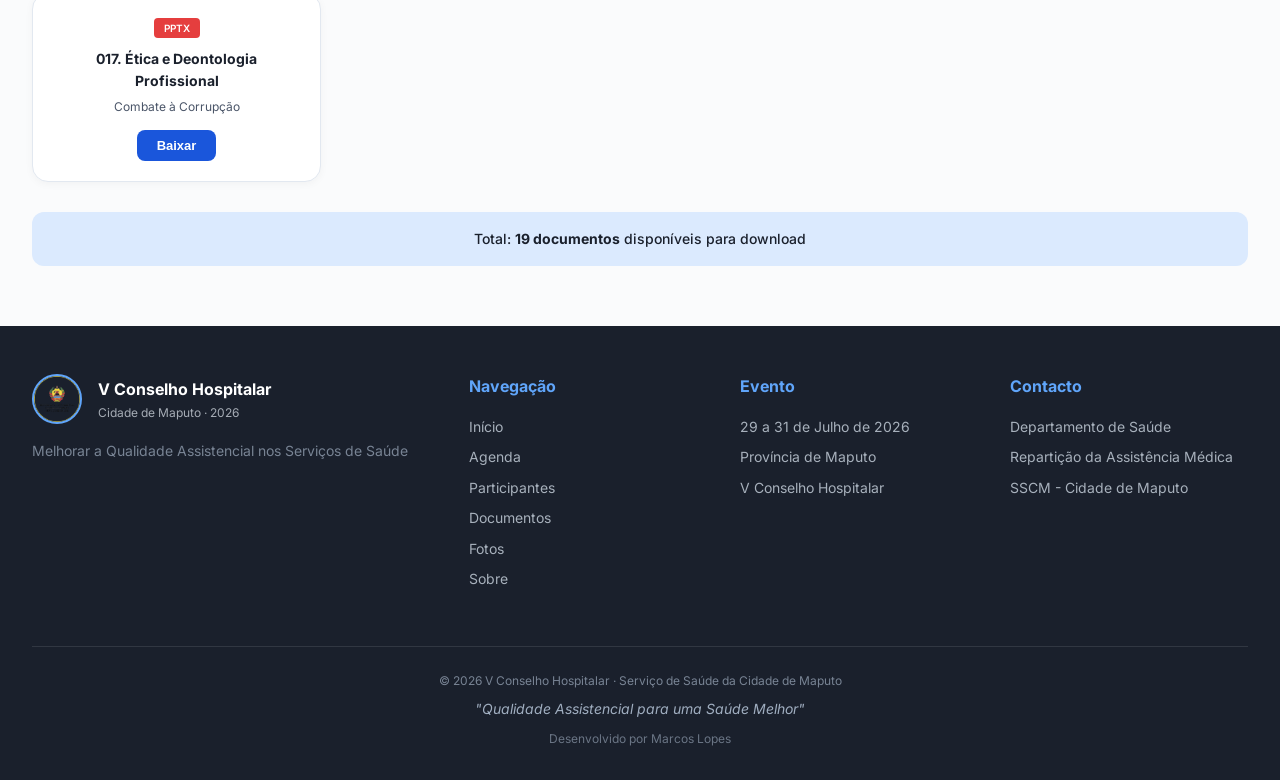
==== commit 8d453527: "Add files via upload" ====
--- a/documentos.html
+++ b/documentos.html
@@ -43,7 +43,6 @@
         }
         .documento-card .tipo.pptx { background: #e53e3e; color: white; }
         .documento-card .tipo.docx { background: #3182ce; color: white; }
-        .documento-card .tipo.pdf { background: #38a169; color: white; }
 
         .btn-download {
             display: inline-block; background: var(--primary); color: white; padding: 8px 20px;
@@ -105,13 +104,13 @@
                         <span class="tipo docx">DOCX</span>
                         <h3>Agenda da Reunião do Conselho Clínico Alargado 2026</h3>
                         <p>29 a 31 de Julho de 2026</p>
-                        <button onclick="baixarArquivo('Agenda_Conselho_Clinico_Alargado_2026.docx', 'Agenda-Conselho-Clinico-Alargado-2026.docx')" class="btn-download">Baixar</button>
+                        <button onclick="baixarArquivo('018_Agenda_Conselho_Clinico_Alargado_2026.docx', 'Agenda-Conselho-Clinico-Alargado-2026.docx')" class="btn-download">Baixar</button>
                     </div>
                     <div class="documento-card fade-up delay-1">
                         <span class="tipo docx">DOCX</span>
                         <h3>Lista de Participantes do Conselho Clínico Alargado</h3>
                         <p>Relação completa dos participantes</p>
-                        <button onclick="baixarArquivo('Lista_Participantes_Conselho_Clinico_Alargado.docx', 'Lista-Participantes-Conselho-Clinico-Alargado.docx')" class="btn-download">Baixar</button>
+                        <button onclick="baixarArquivo('019_Lista_Participantes_Conselho_Clinico_Alargado.docx', 'Lista-Participantes-Conselho-Clinico-Alargado.docx')" class="btn-download">Baixar</button>
                     </div>
                 </div>
 
@@ -121,128 +120,103 @@
                     <span class="categoria-badge">17 apresentações</span>
                 </div>
                 <div class="documentos-grid">
-                    <!-- 001 -->
                     <div class="documento-card fade-up">
                         <span class="tipo pptx">PPTX</span>
                         <h3>001. Grau de Cumprimento da Matriz da IV Conselho Hospitalar</h3>
                         <p>Actualizada - Julho Revisto 27.07</p>
                         <button onclick="baixarArquivo('001_Grau_Cumprimento_Matriz_IV_Conselho_Hospitalar.pptx', '001-Grau-Cumprimento-Matriz-IV-Conselho-Hospitalar.pptx')" class="btn-download">Baixar</button>
                     </div>
-
-                    <!-- 002 -->
                     <div class="documento-card fade-up delay-1">
                         <span class="tipo pptx">PPTX</span>
                         <h3>002. Ponto de Situação de Reporte de Dados de DHIS2</h3>
                         <p>Reporte de dados hospitalares</p>
                         <button onclick="baixarArquivo('002_Ponto_Situacao_Reporte_Dados_DHIS2.pptx', '002-Ponto-Situacao-Reporte-Dados-DHIS2.pptx')" class="btn-download">Baixar</button>
                     </div>
-
-                    <!-- 003 -->
                     <div class="documento-card fade-up delay-2">
                         <span class="tipo pptx">PPTX</span>
                         <h3>003. Balanço Semestral de Indicadores Hospitalar</h3>
                         <p>Iº Semestre Conselho Alargado 27.07.2026</p>
                         <button onclick="baixarArquivo('003_Balanco_Semestral_Indicadores_Hospitalar.pptx', '003-Balanco-Semestral-Indicadores-Hospitalar.pptx')" class="btn-download">Baixar</button>
                     </div>
-
-                    <!-- 004 -->
                     <div class="documento-card fade-up delay-3">
                         <span class="tipo pptx">PPTX</span>
                         <h3>004. Relatório de Avaliação de Processos Clínicos 2026</h3>
                         <p>Avaliação de processos clínicos</p>
                         <button onclick="baixarArquivo('004_Relatorio_Avaliacao_Processos_Clinicos_2026.pptx', '004-Relatorio-Avaliacao-Processos-Clinicos-2026.pptx')" class="btn-download">Baixar</button>
                     </div>
-
-                    <!-- 006 -->
                     <div class="documento-card fade-up delay-4">
                         <span class="tipo pptx">PPTX</span>
-                        <h3>006. Sistema de Triagem na Sala de Partos do HGJM</h3>
+                        <h3>005. Sistema de Triagem na Sala de Partos do HGJM</h3>
                         <p>Hospital Geral José Macamo</p>
-                        <button onclick="baixarArquivo('006_Sistema_Triagem_Sala_Partos_HGJM.pptx', '006-Sistema-Triagem-Sala-Partos-HGJM.pptx')" class="btn-download">Baixar</button>
-                    </div>
-
-                    <!-- 007 -->
+                        <button onclick="baixarArquivo('005_Sistema_de_Triagem_na_Sala_de_Partos_do_HGIM.pptx', '005-Sistema-Triagem-Sala-Partos-HGJM.pptx')" class="btn-download">Baixar</button>
+                    </div>
                     <div class="documento-card fade-up delay-5">
                         <span class="tipo pptx">PPTX</span>
-                        <h3>007. Triagem e seus Indicadores no HGPC</h3>
+                        <h3>006. Triagem e seus Indicadores no HGPC</h3>
                         <p>Hospital Geral Polana Caniço</p>
-                        <button onclick="baixarArquivo('007_Triagem_Indicadores_HGPC.pptx', '007-Triagem-Indicadores-HGPC.pptx')" class="btn-download">Baixar</button>
-                    </div>
-
-                    <!-- 008 -->
+                        <button onclick="baixarArquivo('006_Triagem_Indicadores_HGIP.pptx', '006-Triagem-Indicadores-HGPC.pptx')" class="btn-download">Baixar</button>
+                    </div>
                     <div class="documento-card fade-up delay-6">
+                        <span class="tipo pptx">PPTX</span>
+                        <h3>007. Matriz de Indicadores Hospitalares</h3>
+                        <p>Indicadores de qualidade</p>
+                        <button onclick="baixarArquivo('007_Matriz_Indicadores_HGIP.pptx', '007-Matriz-Indicadores-Hospitalares.pptx')" class="btn-download">Baixar</button>
+                    </div>
+                    <div class="documento-card fade-up delay-7">
                         <span class="tipo pptx">PPTX</span>
                         <h3>008. Morbimortalidade da Medicina do HGJM</h3>
                         <p>Pré e Pós Covid</p>
-                        <button onclick="baixarArquivo('008_Morbimortalidade_Medicina_HGJM.pptx', '008-Morbimortalidade-Medicina-HGJM.pptx')" class="btn-download">Baixar</button>
-                    </div>
-
-                    <!-- 009 -->
-                    <div class="documento-card fade-up delay-7">
+                        <button onclick="baixarArquivo('008_Motimortalidade_Medicina_HGIM.pptx', '008-Morbimortalidade-Medicina-HGJM.pptx')" class="btn-download">Baixar</button>
+                    </div>
+                    <div class="documento-card fade-up delay-8">
                         <span class="tipo pptx">PPTX</span>
                         <h3>009. Relato de Caso - Síndrome de Prune Belly</h3>
                         <p>Relato de caso clínico</p>
-                        <button onclick="baixarArquivo('009_Relato_Caso_Sindrome_Prune_Belly.pptx', '009-Relato-Caso-Sindrome-Prunebelly.pptx')" class="btn-download">Baixar</button>
-                    </div>
-
-                    <!-- 010 -->
-                    <div class="documento-card fade-up delay-8">
+                        <button onclick="baixarArquivo('009_Relato_Caso_Sindrome_Pune_Belly.pptx', '009-Relato-Caso-Sindrome-Prunebelly.pptx')" class="btn-download">Baixar</button>
+                    </div>
+                    <div class="documento-card fade-up delay-9">
                         <span class="tipo pptx">PPTX</span>
                         <h3>010. Nova Lei do Sistema Nacional de Saúde</h3>
                         <p>Apresentação da nova lei</p>
-                        <button onclick="baixarArquivo('010_Nova_Lei_Sistema_Nacional_Saude.pptx', '010-Nova-Lei-Sistema-Nacional-Saude.pptx')" class="btn-download">Baixar</button>
-                    </div>
-
-                    <!-- 011 -->
-                    <div class="documento-card fade-up delay-9">
+                        <button onclick="baixarArquivo('010_Novo_Lei_Sistema_Nacional_Saude.pptx', '010-Nova-Lei-Sistema-Nacional-Saude.pptx')" class="btn-download">Baixar</button>
+                    </div>
+                    <div class="documento-card fade-up delay-10">
                         <span class="tipo pptx">PPTX</span>
                         <h3>011. Saúde Ocupacional - Cólica Saturnina</h3>
                         <p>Diagnóstico negligenciado de dor abdominal</p>
                         <button onclick="baixarArquivo('011_Saude_Ocupacional_Colica_Saturnina.pptx', '011-Saude-Ocupacional-Colica-Saturnina.pptx')" class="btn-download">Baixar</button>
                     </div>
-
-                    <!-- 012 -->
-                    <div class="documento-card fade-up delay-10">
+                    <div class="documento-card fade-up delay-11">
                         <span class="tipo pptx">PPTX</span>
                         <h3>012. Estratégias para Redução da Mortalidade Materna e Neonatal</h3>
                         <p>Estratégias e intervenções</p>
-                        <button onclick="baixarArquivo('012_Estrategias_Reducao_Mortalidade_Materna_Neonatal.pptx', '012-Estrategias-Reducao-Mortalidade-Materna-Neonatal.pptx')" class="btn-download">Baixar</button>
-                    </div>
-
-                    <!-- 013 -->
-                    <div class="documento-card fade-up delay-11">
+                        <button onclick="baixarArquivo('012_Estratégias_Redução_Mortalidade_Matema_Neonatal.pptx', '012-Estrategias-Reducao-Mortalidade-Materna-Neonatal.pptx')" class="btn-download">Baixar</button>
+                    </div>
+                    <div class="documento-card fade-up delay-12">
                         <span class="tipo pptx">PPTX</span>
                         <h3>013. Reorganização dos Serviços de Neonatologia</h3>
                         <p>Resposta ao Encerramento da Maternidade da Matola</p>
-                        <button onclick="baixarArquivo('013_Reorganizacao_Servicos_Neonatologia.pptx', '013-Reorganizacao-Servicos-Neonatologia.pptx')" class="btn-download">Baixar</button>
-                    </div>
-
-                    <!-- 014 -->
-                    <div class="documento-card fade-up delay-12">
-                        <span class="tipo pptx">PPTX</span>
-                        <h3>014. Reorganização dos Serviços de Neonatologia</h3>
-                        <p>Resposta ao Encerramento da Maternidade da Matola (2)</p>
-                        <button onclick="baixarArquivo('014_Reorganizacao_Servicos_Neonatologia_2.pptx', '014-Reorganizacao-Servicos-Neonatologia-2.pptx')" class="btn-download">Baixar</button>
-                    </div>
-
-                    <!-- 015 -->
+                        <button onclick="baixarArquivo('013_Reorganizacao_Serviços_Neonatologia.pptx', '013-Reorganizacao-Servicos-Neonatologia.pptx')" class="btn-download">Baixar</button>
+                    </div>
                     <div class="documento-card fade-up delay-13">
+                        <span class="tipo pptx">PPTX</span>
+                        <h3>014. Reorganização dos Serviços de Neonatologia (2)</h3>
+                        <p>Resposta ao Encerramento da Maternidade da Matola</p>
+                        <button onclick="baixarArquivo('014_Reorganizacao_Serviços_Neonatologia_2.pptx', '014-Reorganizacao-Servicos-Neonatologia-2.pptx')" class="btn-download">Baixar</button>
+                    </div>
+                    <div class="documento-card fade-up delay-14">
                         <span class="tipo pptx">PPTX</span>
                         <h3>015. Desafios/Fluxo da Gestão de Material Médico-cirúrgico</h3>
                         <p>Medicamento e Reagentes</p>
-                        <button onclick="baixarArquivo('015_Desafios_Fluxo_Gestao_Material_Medico.pptx', '015-Desafios-Fluxo-Gestao-Material-Medico.pptx')" class="btn-download">Baixar</button>
-                    </div>
-
-                    <!-- 016 -->
-                    <div class="documento-card fade-up delay-14">
+                        <button onclick="baixarArquivo('015_Desafios_Fluxo_Gestão_Material_Medico.pptx', '015-Desafios-Fluxo-Gestao-Material-Medico.pptx')" class="btn-download">Baixar</button>
+                    </div>
+                    <div class="documento-card fade-up delay-15">
                         <span class="tipo pptx">PPTX</span>
                         <h3>016. Burnout Profissionais de Saúde</h3>
                         <p>Saúde do trabalhador</p>
                         <button onclick="baixarArquivo('016_Burnout_Profissionais_Saude.pptx', '016-Burnout-Profissionais-Saude.pptx')" class="btn-download">Baixar</button>
                     </div>
-
-                    <!-- 017 -->
-                    <div class="documento-card fade-up delay-15">
+                    <div class="documento-card fade-up delay-16">
                         <span class="tipo pptx">PPTX</span>
                         <h3>017. Ética e Deontologia Profissional</h3>
                         <p>Combate à Corrupção</p>
@@ -284,51 +258,55 @@
     </footer>
 
     <script>
+        // FUNÇÃO DE DOWNLOAD CORRIGIDA - SEM FETCH
         function baixarArquivo(nomeArquivo, nomeDownload) {
             const url = 'assets/docs/' + nomeArquivo;
             const btn = event.target;
             const textoOriginal = btn.innerHTML;
+            
             btn.innerHTML = 'Baixando...';
             btn.disabled = true;
-            fetch(url).then(function(response) {
-                if (!response.ok) throw new Error('Arquivo não encontrado');
-                return response.blob();
-            }).then(function(blob) {
-                const blobUrl = URL.createObjectURL(blob);
-                const link = document.createElement('a');
-                link.href = blobUrl;
-                link.download = nomeDownload;
-                document.body.appendChild(link);
-                link.click();
-                document.body.removeChild(link);
-                URL.revokeObjectURL(blobUrl);
-                btn.innerHTML = 'Baixado!';
-                btn.disabled = false;
-                setTimeout(function() { btn.innerHTML = textoOriginal; }, 2000);
-            }).catch(function(error) {
-                btn.innerHTML = 'Erro';
-                btn.disabled = false;
-                alert('Erro ao baixar o arquivo.\n\nVerifique se o documento existe na pasta:\nassets/docs/');
-                setTimeout(function() { btn.innerHTML = textoOriginal; }, 3000);
-            });
-        }
-
+            
+            // Criar um link direto e forçar o download
+            const link = document.createElement('a');
+            link.href = url;
+            link.download = nomeDownload;
+            link.style.display = 'none';
+            document.body.appendChild(link);
+            link.click();
+            document.body.removeChild(link);
+            
+            btn.innerHTML = 'Baixado!';
+            btn.disabled = false;
+            setTimeout(function() { 
+                btn.innerHTML = textoOriginal; 
+            }, 2000);
+        }
+
+        // Menu Mobile
         var mobileMenuBtn = document.getElementById('mobileMenuBtn');
         var navList = document.getElementById('navList');
         if (mobileMenuBtn) {
-            mobileMenuBtn.addEventListener('click', function() { navList.classList.toggle('active'); });
+            mobileMenuBtn.addEventListener('click', function() { 
+                navList.classList.toggle('active'); 
+            });
         }
         document.querySelectorAll('.nav-list a').forEach(function(link) {
-            link.addEventListener('click', function() { navList.classList.remove('active'); });
+            link.addEventListener('click', function() { 
+                navList.classList.remove('active'); 
+            });
         });
 
+        // Animações de scroll
         var observerOptions = { threshold: 0.15, rootMargin: '0px 0px -50px 0px' };
         var observer = new IntersectionObserver(function(entries) {
             entries.forEach(function(entry) {
                 if (entry.isIntersecting) entry.target.classList.add('visible');
             });
         }, observerOptions);
-        document.querySelectorAll('.fade-up').forEach(function(el) { observer.observe(el); });
+        document.querySelectorAll('.fade-up').forEach(function(el) { 
+            observer.observe(el); 
+        });
     </script>
 </body>
-</html>
+</html>
